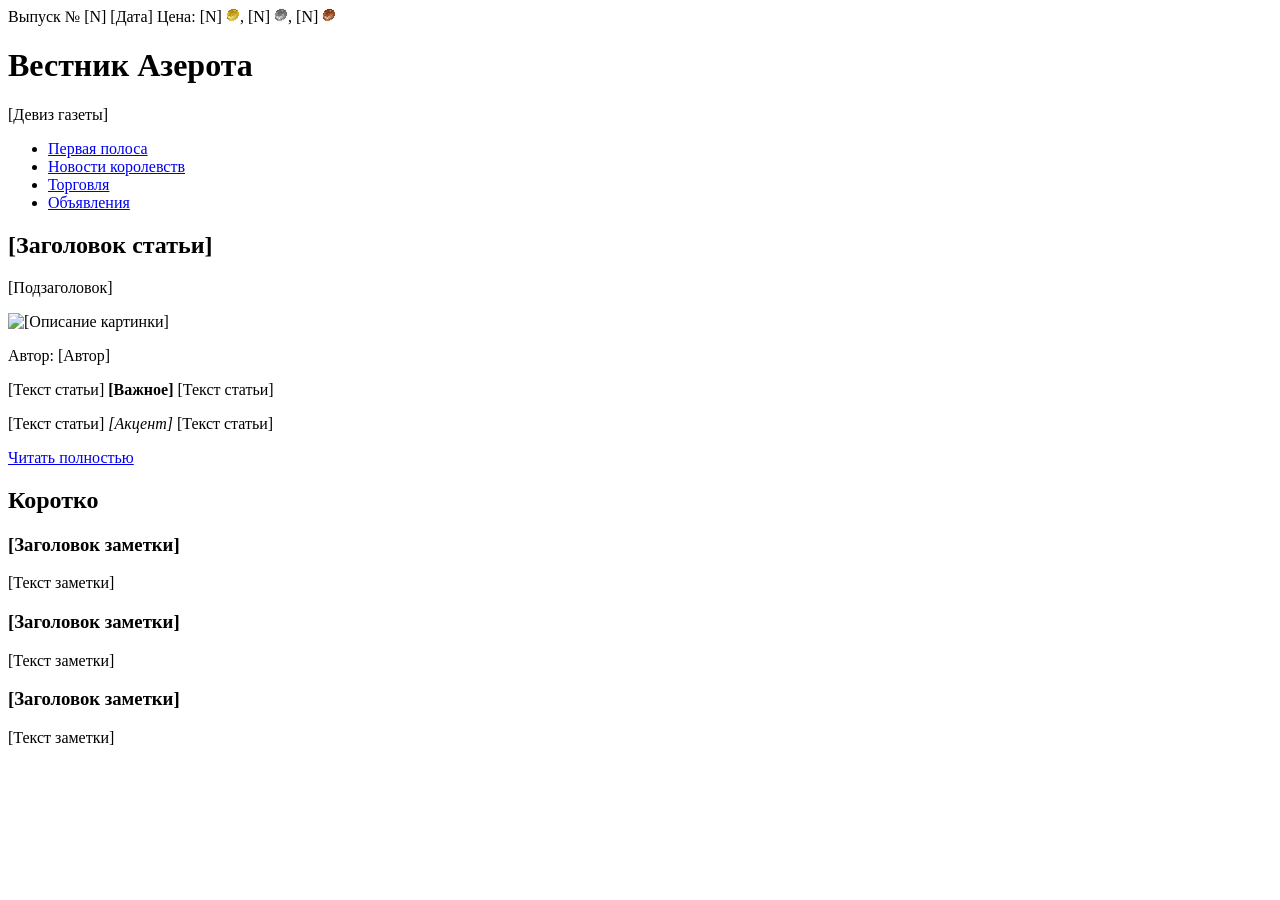
==== lab2/index.html @ 87538640 "add index.html base" ====
<!DOCTYPE html>
<html lang="ru">
    <head>
        <meta charset="utf-8">
        <meta name="viewport" content="width=device-width, initial-scale=1">
        <title>Вестник Азерота - Первая полоса</title>
        <link rel="stylesheet" href="css/style.css">
    </head>
    <body>
        <header id="masthead">
            <div>
                <span>Выпуск № [N]</span>
                <span>[Дата]</span>
                <span>Цена: [N] <img src="img/Gold.webp" alt="золото">, [N] <img src="img/Silver.webp" alt="серебро">, [N] <img src="img/Copper.webp" alt="медяк"></span>
            </div>
            <h1>Вестник Азерота</h1>
            <p>[Девиз газеты]</p>
        </header>

        <nav>
            <ul>
                <li><a href="index.html" class="active">Первая полоса</a></li>
                <li><a href="news.html">Новости королевств</a></li>
                <li><a href="market.html">Торговля</a></li>
                <li><a href="ads.html">Объявления</a></li>
            </ul>
        </nav>

        <main>
            <article>
                <h2>[Заголовок статьи]</h2>
                <p>[Подзаголовок]</p>
                <img src="img/lead.jpg" alt="[Описание картинки]">
                <p>Автор: <span>[Автор]</span></p>
                <p>[Текст статьи] <strong>[Важное]</strong> [Текст статьи]</p>
                <p>[Текст статьи] <em>[Акцент]</em> [Текст статьи]</p>
                <a href="news.html#article-1">Читать полностью</a>
            </article>

            <aside>
                <h2>Коротко</h2>
                <section>
                    <h3>[Заголовок заметки]</h3>
                    <p>[Текст заметки]</p>
                </section>
                <section>
                    <h3>[Заголовок заметки]</h3>
                    <p>[Текст заметки]</p>
                </section>
                <section>
                    <h3>[Заголовок заметки]</h3>
                    <p>[Текст заметки]</p>
                </section>
            </aside>
        </main>
    </body>
</html>
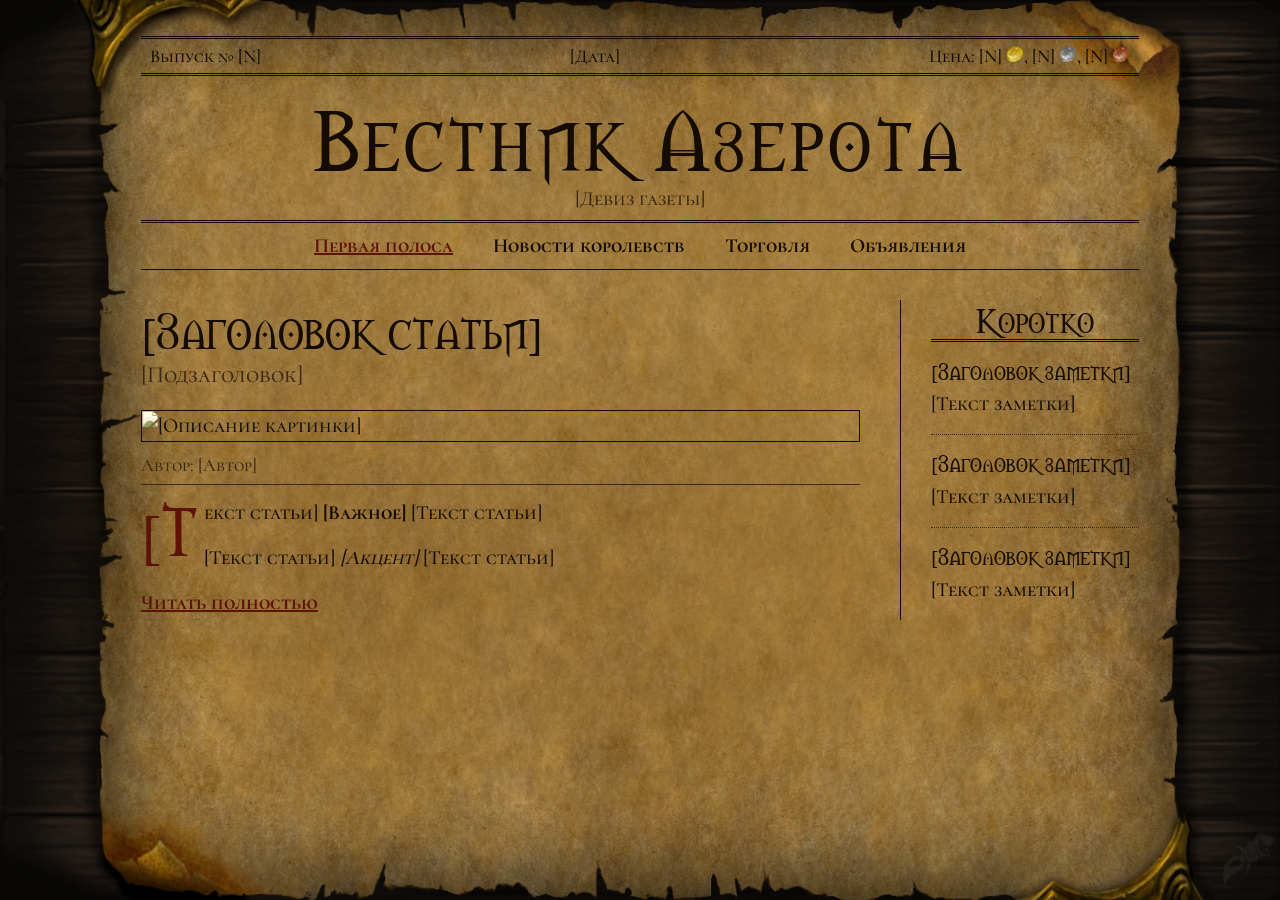
==== commit c7bcf5de: "add styles into index.html" ====
--- a/lab2/index.html
+++ b/lab2/index.html
@@ -4,20 +4,24 @@
         <meta charset="utf-8">
         <meta name="viewport" content="width=device-width, initial-scale=1">
         <title>Вестник Азерота - Первая полоса</title>
-        <link rel="stylesheet" href="css/style.css">
+        <link rel="stylesheet" href="css/global.css">
     </head>
     <body>
         <header id="masthead">
-            <div>
+            <div class="issue-line">
                 <span>Выпуск № [N]</span>
                 <span>[Дата]</span>
-                <span>Цена: [N] <img src="img/Gold.webp" alt="золото">, [N] <img src="img/Silver.webp" alt="серебро">, [N] <img src="img/Copper.webp" alt="медяк"></span>
+                <span>
+                    Цена: [N] <img src="img/Gold.webp" alt="золото" class="coin">, 
+                    [N] <img src="img/Silver.webp" alt="серебро" class="coin">, 
+                    [N] <img src="img/Copper.webp" alt="медяк" class="coin">
+                </span>
             </div>
             <h1>Вестник Азерота</h1>
-            <p>[Девиз газеты]</p>
+            <p class="motto">[Девиз газеты]</p>
         </header>
 
-        <nav>
+        <nav class="main-nav">
             <ul>
                 <li><a href="index.html" class="active">Первая полоса</a></li>
                 <li><a href="news.html">Новости королевств</a></li>
@@ -26,28 +30,28 @@
             </ul>
         </nav>
 
-        <main>
-            <article>
+        <main class="front-page">
+            <article class="lead-article">
                 <h2>[Заголовок статьи]</h2>
-                <p>[Подзаголовок]</p>
-                <img src="img/lead.jpg" alt="[Описание картинки]">
-                <p>Автор: <span>[Автор]</span></p>
-                <p>[Текст статьи] <strong>[Важное]</strong> [Текст статьи]</p>
+                <p class="subtitle">[Подзаголовок]</p>
+                <img src="img/lead.jpg" alt="[Описание картинки]" class="article-img">
+                <p class="byline">Автор: <span>[Автор]</span></p>
+                <p class="drop-cap">[Текст статьи] <strong>[Важное]</strong> [Текст статьи]</p>
                 <p>[Текст статьи] <em>[Акцент]</em> [Текст статьи]</p>
-                <a href="news.html#article-1">Читать полностью</a>
+                <a href="news.html#article-1" class="read-more">Читать полностью</a>
             </article>
 
-            <aside>
+            <aside class="briefs">
                 <h2>Коротко</h2>
-                <section>
+                <section class="brief">
                     <h3>[Заголовок заметки]</h3>
                     <p>[Текст заметки]</p>
                 </section>
-                <section>
+                <section class="brief">
                     <h3>[Заголовок заметки]</h3>
                     <p>[Текст заметки]</p>
                 </section>
-                <section>
+                <section class="brief">
                     <h3>[Заголовок заметки]</h3>
                     <p>[Текст заметки]</p>
                 </section>
--- a/lab2/css/global.css
+++ b/lab2/css/global.css
@@ -0,0 +1,134 @@
+@import url('fonts.css');
+@import url('index.css');
+
+:root {
+    /* Бумага и рамка */
+    --paper: #c8a96e;
+    --frame: #1e1914;
+
+    /* Текст */
+    --ink: #140b03;
+    --ink-light: #3d2a14;
+
+    /* Акценты */
+    --accent: #5e1208;
+    --gold: #6e5208;
+
+    /* Изменение цен */
+    --price-up: #1d4d1d;
+    --price-down: #6e0f0f;
+    --price-same: #3d3020;
+
+    /* Шрифты */
+    --font-title: 'Morpheus', serif;
+    --font-text: 'Cormorant SC', serif;
+}
+
+*, *::before, *::after {
+    box-sizing: border-box;
+    margin: 0;
+    padding: 0;
+}
+
+body {
+    min-height: 100vh;
+    padding: 4vh 11vw;
+
+    background-color: var(--frame);
+    background-image: url('../img/background.jpg');
+    background-size: 100% 100%;
+    background-attachment: scroll;
+
+    color: var(--ink);
+    font-family: var(--font-text);
+    font-weight: 500;
+    font-size: 20px;
+    line-height: 1.5;
+}
+
+h1, h2, h3 {
+    font-family: var(--font-title);
+    font-weight: normal;
+    line-height: 1.2;
+}
+
+p {
+    margin-bottom: 0.75em; /* parent*0.75 */
+}
+
+img {
+    max-width: 100%;
+}
+
+a {
+    color: var(--accent);
+}
+
+/* Шапка сайта */
+#masthead {
+    text-align: center;
+}
+
+.issue-line {
+    display: flex;
+    justify-content: space-between;
+    align-items: center;
+    flex-wrap: wrap;
+    gap: 0.5em;
+    padding: 0.2em 0.5em;
+    border-top: 3px double var(--ink);
+    border-bottom: 3px double var(--ink);
+    font-size: 0.9em;
+}
+
+.coin {
+    height: 1em;
+    width: auto;
+    vertical-align: -0.1em;
+}
+
+#masthead h1 {
+    margin-top: 0.15em;
+    font-size: 4em;
+    letter-spacing: 0.05em;
+}
+
+/* девиз */
+.motto { 
+    margin-bottom: 0;
+    padding-bottom: 0.3em;
+    border-bottom: 3px double var(--ink);
+    color: var(--ink-light);
+}
+
+
+/* Навигация */
+
+.main-nav ul {
+    display: flex;
+    justify-content: center;
+    flex-wrap: wrap;
+    gap: 0.5em 2em;
+    padding: 0.4em 0;
+    border-bottom: 1px solid var(--ink);
+    list-style: none;
+}
+
+.main-nav a {
+    color: var(--ink);
+    font-weight: bold;
+    text-decoration: none;
+}
+
+.main-nav a:hover {
+    color: var(--accent);
+}
+
+.main-nav a.active {
+    color: var(--accent);
+    text-decoration: underline;
+}
+
+
+
+
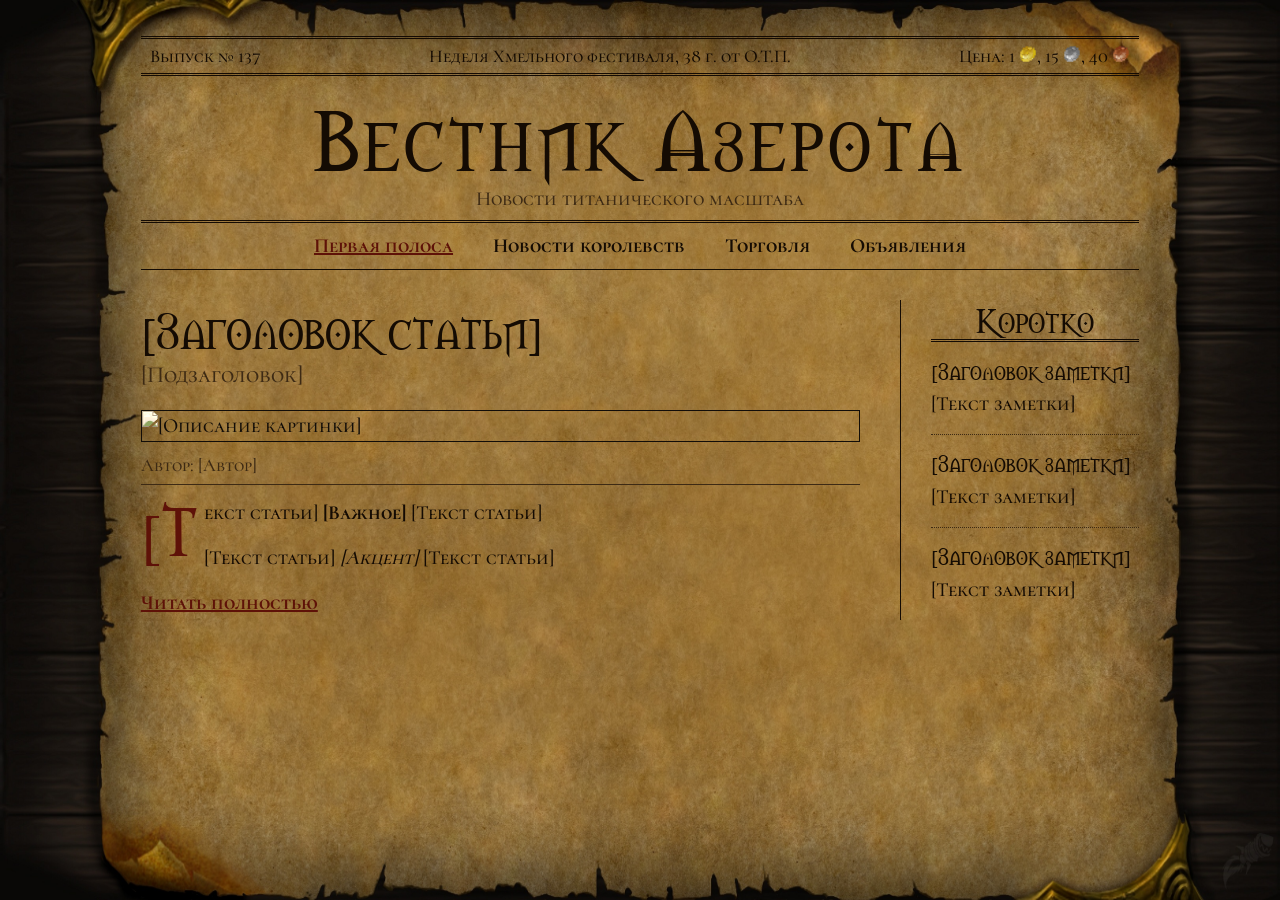
==== commit a0208542: "update head" ====
--- a/lab2/index.html
+++ b/lab2/index.html
@@ -9,16 +9,16 @@
     <body>
         <header id="masthead">
             <div class="issue-line">
-                <span>Выпуск № [N]</span>
-                <span>[Дата]</span>
+                <span>Выпуск № 137</span>
+                <span>Неделя Хмельного фестиваля, 38 г. от О.Т.П.</span>
                 <span>
-                    Цена: [N] <img src="img/Gold.webp" alt="золото" class="coin">, 
-                    [N] <img src="img/Silver.webp" alt="серебро" class="coin">, 
-                    [N] <img src="img/Copper.webp" alt="медяк" class="coin">
+                    Цена: 1 <img src="img/Gold.webp" alt="золото" class="coin">, 
+                    15 <img src="img/Silver.webp" alt="серебро" class="coin">, 
+                    40 <img src="img/Copper.webp" alt="медяк" class="coin">
                 </span>
             </div>
             <h1>Вестник Азерота</h1>
-            <p class="motto">[Девиз газеты]</p>
+            <p class="motto">Новости титанического масштаба</p>
         </header>
 
         <nav class="main-nav">
--- a/lab2/css/global.css
+++ b/lab2/css/global.css
@@ -1,5 +1,8 @@
 @import url('fonts.css');
 @import url('index.css');
+@import url('news.css');
+@import url('market.css');
+@import url('ads.css');
 
 :root {
     /* Бумага и рамка */
@@ -64,7 +67,7 @@
     color: var(--accent);
 }
 
-/* Шапка сайта */
+/* Шапка */
 #masthead {
     text-align: center;
 }
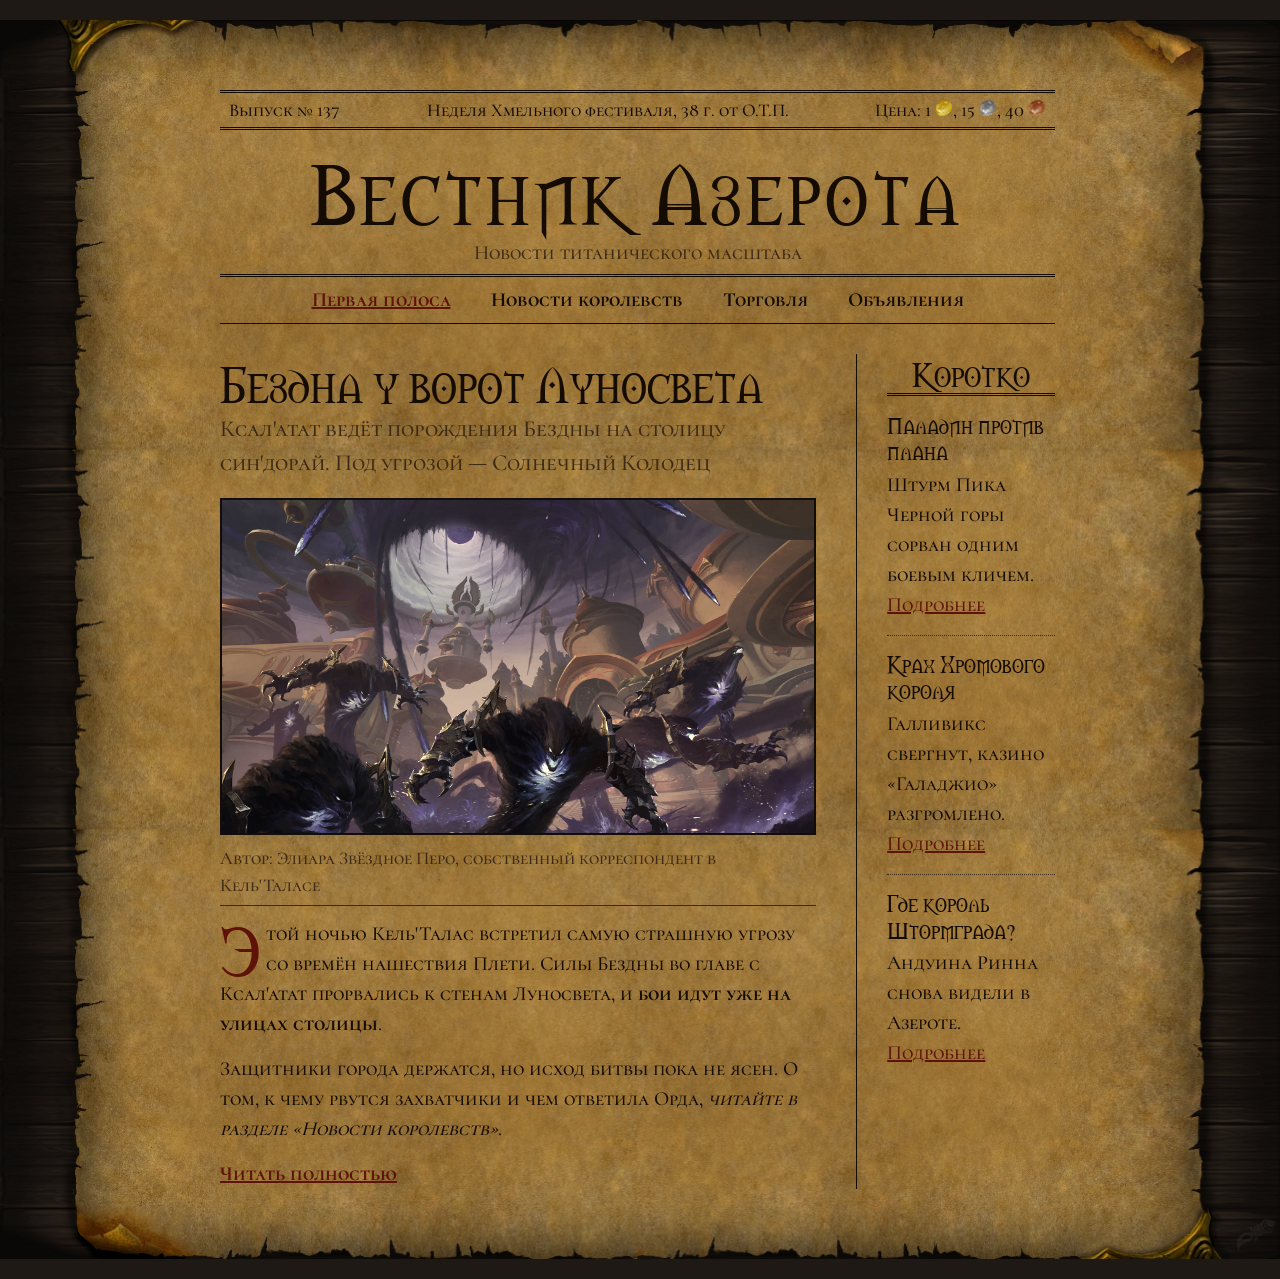
==== commit d5b45329: "fill index.html" ====
--- a/lab2/index.html
+++ b/lab2/index.html
@@ -32,28 +32,28 @@
 
         <main class="front-page">
             <article class="lead-article">
-                <h2>[Заголовок статьи]</h2>
-                <p class="subtitle">[Подзаголовок]</p>
-                <img src="img/lead.jpg" alt="[Описание картинки]" class="article-img">
-                <p class="byline">Автор: <span>[Автор]</span></p>
-                <p class="drop-cap">[Текст статьи] <strong>[Важное]</strong> [Текст статьи]</p>
-                <p>[Текст статьи] <em>[Акцент]</em> [Текст статьи]</p>
+                <h2>Бездна у ворот Луносвета</h2>
+                <p class="subtitle">Ксал'атат ведёт порождения Бездны на столицу син'дорай. Под угрозой — Солнечный Колодец</p>
+                <img src="img/article-1.webp" alt="Порождения Бездны над шпилями Луносвета" class="article-img">
+                <p class="byline">Автор: <span>Элиара Звёздное Перо</span>, собственный корреспондент в Кель'Таласе</p>
+                <p class="drop-cap">Этой ночью Кель'Талас встретил самую страшную угрозу со времён нашествия Плети. Силы Бездны во главе с Ксал'атат прорвались к стенам Луносвета, и <strong>бои идут уже на улицах столицы</strong>.</p>
+                <p>Защитники города держатся, но исход битвы пока не ясен. О том, к чему рвутся захватчики и чем ответила Орда, <em>читайте в разделе «Новости королевств»</em>.</p>
                 <a href="news.html#article-1" class="read-more">Читать полностью</a>
             </article>
 
             <aside class="briefs">
                 <h2>Коротко</h2>
                 <section class="brief">
-                    <h3>[Заголовок заметки]</h3>
-                    <p>[Текст заметки]</p>
+                    <h3>Паладин против плана</h3>
+                    <p>Штурм Пика Черной горы сорван одним боевым кличем. <a href="news.html#article-2">Подробнее</a></p>
                 </section>
                 <section class="brief">
-                    <h3>[Заголовок заметки]</h3>
-                    <p>[Текст заметки]</p>
+                    <h3>Крах Хромового короля</h3>
+                    <p>Галливикс свергнут, казино «Галаджио» разгромлено. <a href="news.html#article-3">Подробнее</a></p>
                 </section>
                 <section class="brief">
-                    <h3>[Заголовок заметки]</h3>
-                    <p>[Текст заметки]</p>
+                    <h3>Где король Штормграда?</h3>
+                    <p>Андуина Ринна снова видели в Азероте. <a href="news.html#article-4">Подробнее</a></p>
                 </section>
             </aside>
         </main>
--- a/lab2/css/global.css
+++ b/lab2/css/global.css
@@ -33,14 +33,24 @@
     padding: 0;
 }
 
+/* Тёмное дерево вокруг листа */
+html {
+    background-color: var(--frame);
+}
+
+/* Лист пергамента: картинка режется на 9 частей через border-image.
+   Углы с золотыми уголками не растягиваются, края и середина повторяются */
 body {
-    min-height: 100vh;
-    padding: 4vh 11vw;
+    max-width: 1500px;
+    min-height: calc(100vh - 2em);
+    margin: 1em auto;
+    padding: 1em 1.5em; /* отступ текста от рваного края */
 
-    background-color: var(--frame);
-    background-image: url('../img/background.jpg');
-    background-size: 100% 100%;
-    background-attachment: scroll;
+    border-style: solid;
+    border-width: 50px 195px 50px 190px; /* верх право низ лево, px исходника */
+    border-image-source: url('../img/background.jpg');
+    border-image-slice: 170 650 170 640 fill; /* верх право низ лево, px исходника */
+    border-image-repeat: round;
 
     color: var(--ink);
     font-family: var(--font-text);
